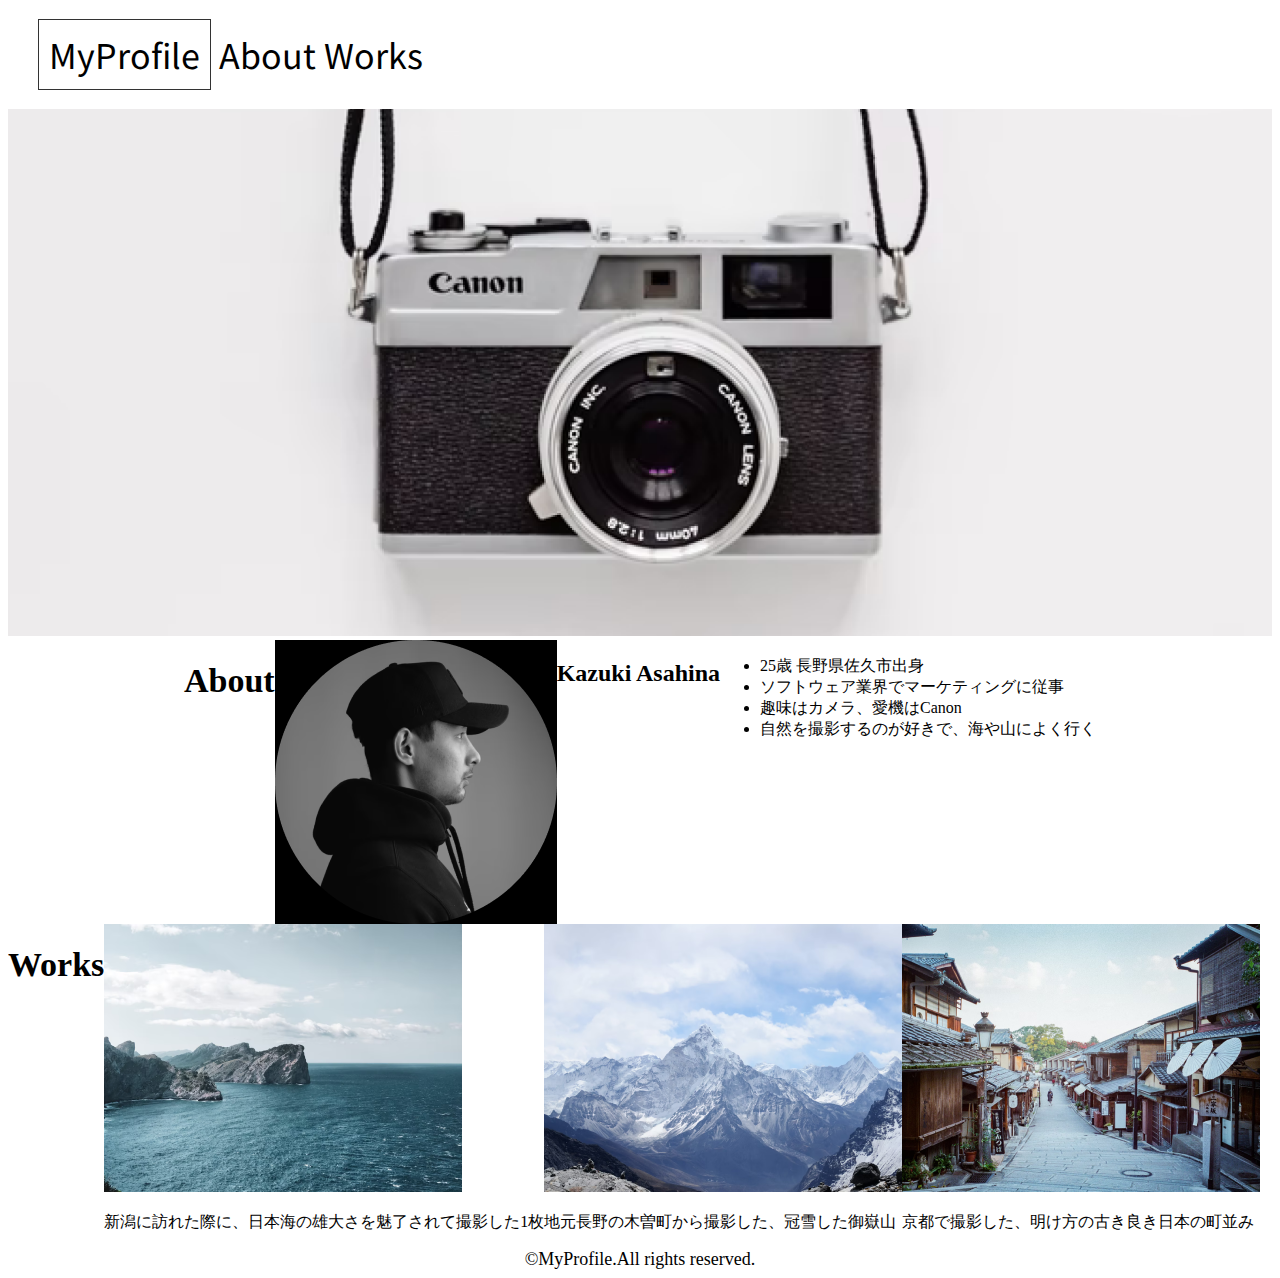
==== mosya1/index.html @ 3c0d4af8 "Add files via upload" ====
<!DOCTYPE html>
<html>
  <head>
    <title>模写コーディング</title>
    <meta charset="utf-8">
    <meta name="description" content="初めての模写コーディング">
    <meta name="viewport" content="width=device-width, intial-scale=1.0">
    <link rel="stylesheet" href="css/style.css">
    
    <link rel="preconnect" href="https://fonts.googleapis.com">
    <link rel="preconnect" href="https://fonts.gstatic.com" crossorigin>
    <link href="https://fonts.googleapis.com/css2?family=Josefin+Sans:wght@100;200;400&family=Noto+Sans+JP&family=Philosopher&display=swap" rel="stylesheet">
  </head>
</html>

<body>

  <header>
    <nav id="nav-pc">
      <a class="myprofile">MyProfile</a>
      <a class="a">About</a>
      <a class="w">Works</a>
    </nav>
  </header>

  <main>
    <article>
      <div>
       <img id="camera" src="image/main.png" alt="カメラの画像">
      </div>

      <secdtion id="about">
        <h1>About</h1>
        <img src="image/about.png" alt="横顔">
        <h2>Kazuki Asahina</h2>
        <ul>
          <li>25歳 長野県佐久市出身</li>
          <li>ソフトウェア業界でマーケティングに従事</li>
          <li>趣味はカメラ、愛機はCanon</li>
          <li>自然を撮影するのが好きで、海や山によく行く</li>
        </ul>
      </secdtion>

      <secdtion id="works">
        <h1>Works</h1>

        <div>
          <img src="image/works1.png" alt="海">
          <p>新潟に訪れた際に、日本海の雄大さを魅了されて撮影した1枚</p>
        </div>

        <div>
          <img src="image/works2.png" alt="山">
          <p>地元長野の木曽町から撮影した、冠雪した御嶽山</p>
        </div>

        <div>
          <img src="image/works3.png" alt="街">
          <p>京都で撮影した、明け方の古き良き日本の町並み</p>
        </div>

      </secdtion>

    </article>
  </main>


  <footer>
    <span>&copy;MyProfile.All rights reserved.</span>
  </footer>


</body>
---- mosya1/css/style.css ----
/* PC用のスタイル */
@media screen and (min-width: 768px) {

  #nav-pc {
    font-size: 34px;
    margin: 30px;
    font-family: 'Noto Sans JP';
  }

  .myprofile {
    padding: 10px;
    margin-bottom: 10px;
    border: 1px solid #333333;
  }

  .a {
    text-align: right;
  }

  h1 {
    font-size: 34px;
  }

  h2 {
    font-size: 24px;
  }

  span {
    font-size: 18px;
  }

  #camera {
    width: 100%;
    height: auto;
  }

  #about {
    display: flex;
    justify-content: center;
  }


  #works {
    display: flex;
  }

  footer {
    text-align: center;
  }

}

/* スマホ用のスタイル */
@media screen and (max-width: 767) {

}
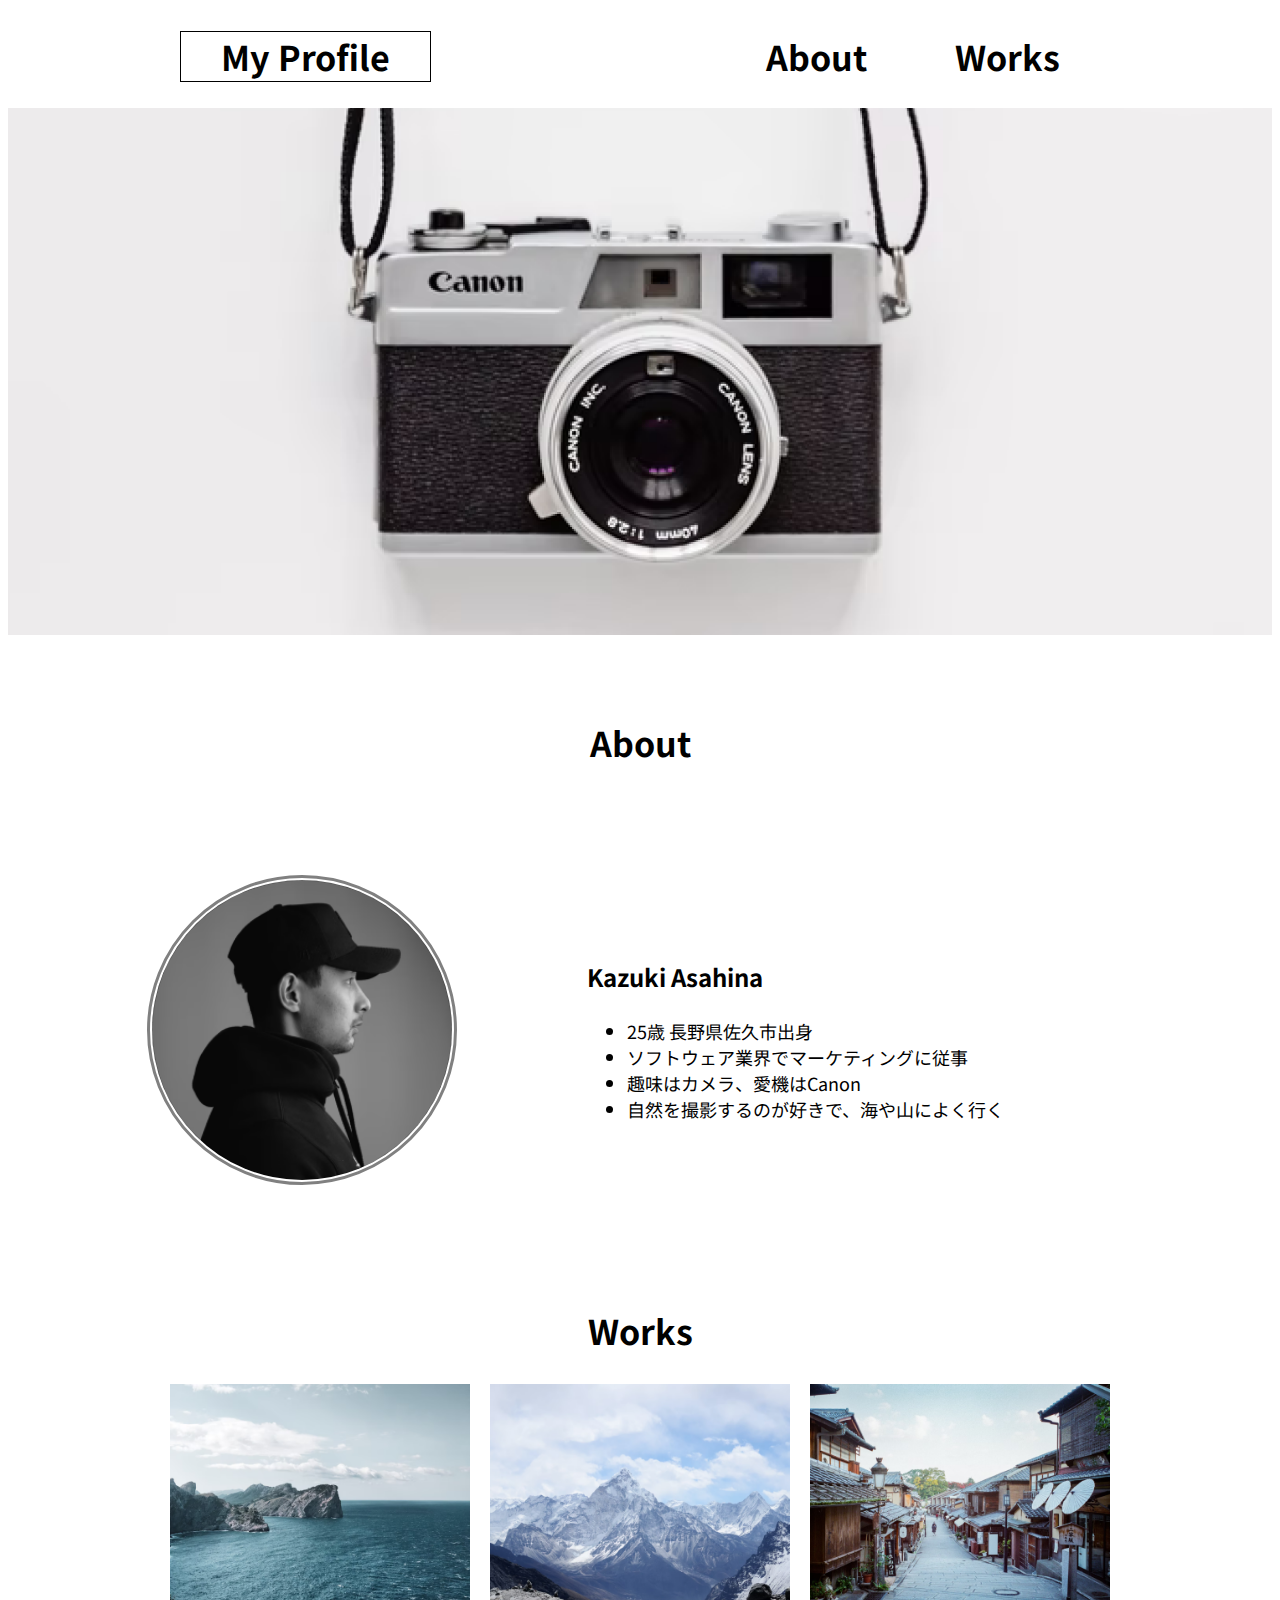
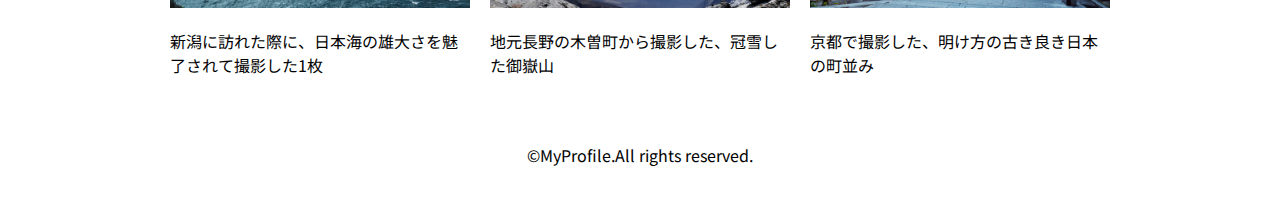
==== commit 3933cd1e: "Add files via upload" ====
--- a/mosya1/index.html
+++ b/mosya1/index.html
@@ -16,10 +16,16 @@
 <body>
 
   <header>
-    <nav id="nav-pc">
-      <a class="myprofile">MyProfile</a>
-      <a class="a">About</a>
-      <a class="w">Works</a>
+    <nav>
+      <h1>
+        <a href="index.html">
+        My Profile
+        </a>
+      </h1>
+      <div class="content">
+        <a class="about" href="#about">About</a>
+        <a class="works" href="#works">Works</a>
+      </div>
     </nav>
   </header>
 
@@ -29,37 +35,43 @@
        <img id="camera" src="image/main.png" alt="カメラの画像">
       </div>
 
-      <secdtion id="about">
-        <h1>About</h1>
-        <img src="image/about.png" alt="横顔">
-        <h2>Kazuki Asahina</h2>
-        <ul>
-          <li>25歳 長野県佐久市出身</li>
-          <li>ソフトウェア業界でマーケティングに従事</li>
-          <li>趣味はカメラ、愛機はCanon</li>
-          <li>自然を撮影するのが好きで、海や山によく行く</li>
-        </ul>
-      </secdtion>
+      <section id="about">
+        <h2>About</h2>
+        <div class="content-about">
+          <img class="yokogao" src="image/about.png" alt="横顔">
+          <div class="asahina">
+            <h3>Kazuki Asahina</h3>
+            <ul>
+              <li>25歳 長野県佐久市出身</li>
+              <li>ソフトウェア業界でマーケティングに従事</li>
+              <li>趣味はカメラ、愛機はCanon</li>
+              <li>自然を撮影するのが好きで、海や山によく行く</li>
+            </ul>
+          </div>
+        </div>
+      </section>
 
-      <secdtion id="works">
-        <h1>Works</h1>
+      <section id="works">
+        <h2>Works</h2>
 
-        <div>
-          <img src="image/works1.png" alt="海">
-          <p>新潟に訪れた際に、日本海の雄大さを魅了されて撮影した1枚</p>
+        <div class="content-works">
+          <div class="sea">
+            <img src="image/works1.png" alt="海">
+            <p>新潟に訪れた際に、日本海の雄大さを魅了されて撮影した1枚</p>
+          </div>
+  
+          <div class="mounten">
+            <img src="image/works2.png" alt="山">
+            <p>地元長野の木曽町から撮影した、冠雪した御嶽山</p>
+          </div>
+  
+          <div class="city">
+            <img src="image/works3.png" alt="街">
+            <p>京都で撮影した、明け方の古き良き日本の町並み</p>
+          </div>
         </div>
 
-        <div>
-          <img src="image/works2.png" alt="山">
-          <p>地元長野の木曽町から撮影した、冠雪した御嶽山</p>
-        </div>
-
-        <div>
-          <img src="image/works3.png" alt="街">
-          <p>京都で撮影した、明け方の古き良き日本の町並み</p>
-        </div>
-
-      </secdtion>
+      </section>
 
     </article>
   </main>
--- a/mosya1/css/style.css
+++ b/mosya1/css/style.css
@@ -1,56 +1,173 @@
 /* PC用のスタイル */
-@media screen and (min-width: 768px) {
 
-  #nav-pc {
-    font-size: 34px;
-    margin: 30px;
-    font-family: 'Noto Sans JP';
+@media screen and (min-width: 1200px) {
+
+* {
+  font-family: 'Noto Sans JP', sans-serif;
+}
+
+header {
+  max-width: 920px;
+  margin: 0 auto;
+  height: 100px;
+}
+
+nav {
+  display: flex;
+  font-size: 34px;
+  justify-content: space-between;
+  align-items: center;
+}
+
+h1 {
+  border: solid 1px;
+  padding: 0 20px;
+  font-size: 34px;
+}
+
+a {
+  text-decoration: none;
+  color: #000000;
+  font-weight: bold;
+  margin: 0 20px;
+}
+
+div a {
+  padding: 20px;
+}
+
+#camera {
+  width: 100%;
+  height: auto;
+  margin: 0 0 50px 0;
+}
+
+.yokogao {
+  width: 300px;
+  height: 300px;
+  border-radius: 50%;
+  border: solid gray;
+  padding: 2px;
+}
+
+h2 {
+  text-align: center;
+  font-size: 34px;
+  font-weight: bold;
+}
+
+.content-about {
+  display: flex;
+  justify-content: center;
+  padding: 80px;
+}
+
+.asahina {
+ margin: 60px 130px;
+}
+
+
+h3 {
+  font-size: 24px;
+  font-weight: bold;
+}
+
+ul li {
+  font-size: 18px;
+}
+
+.content-works {
+  display: flex;
+  justify-content: center;
+}
+
+p {
+  width: 300px; 
+}
+
+.mounten {
+  padding: 0 20px;
+}
+
+img {
+  width: 300px;
+}
+
+footer {
+  text-align: center;
+  margin: 50px auto;
+}
+
+}
+
+
+@media screen and (max-width: 767px) {
+
+  * {
+    font-family: 'Noto Sans JP', sans-serif;
   }
 
-  .myprofile {
-    padding: 10px;
-    margin-bottom: 10px;
-    border: 1px solid #333333;
-  }
-
-  .a {
-    text-align: right;
+  
+  nav {
+    width: 150px;
+    text-align: center;
+    padding: 5px;
   }
 
   h1 {
-    font-size: 34px;
+    border: solid 1px;
+    margin: 1px;
   }
-
-  h2 {
-    font-size: 24px;
+  
+  a {
+    text-decoration: none;
+    color: #000000;
+    font-weight: bold;
   }
-
-  span {
-    font-size: 18px;
+  
+  div a {
+    font-size: 25px;
   }
 
   #camera {
     width: 100%;
     height: auto;
+    margin: 10px auto;
   }
 
-  #about {
-    display: flex;
-    justify-content: center;
+  .yokogao {
+    border-radius: 50%;
+    border: solid gray;
+    padding: 2px;
+    text-align: center;
+    margin: 0 50px;
   }
 
+  .asahina {
+    margin: 0 0 80px 0;
+  }
+  
+  h2 {
+    text-align: center;
+    font-weight: bold;
+    margin: 50px auto;
+  }
+
+  h3 {
+    text-align: center;
+  }
 
   #works {
-    display: flex;
+    text-align: center;
+  }
+
+  p {
+    margin: 0 0 50px 0;
   }
 
   footer {
     text-align: center;
+    margin: 50px 0 20px 0;
   }
 
-}
-
-/* スマホ用のスタイル */
-@media screen and (max-width: 767) {
-
-}+} 